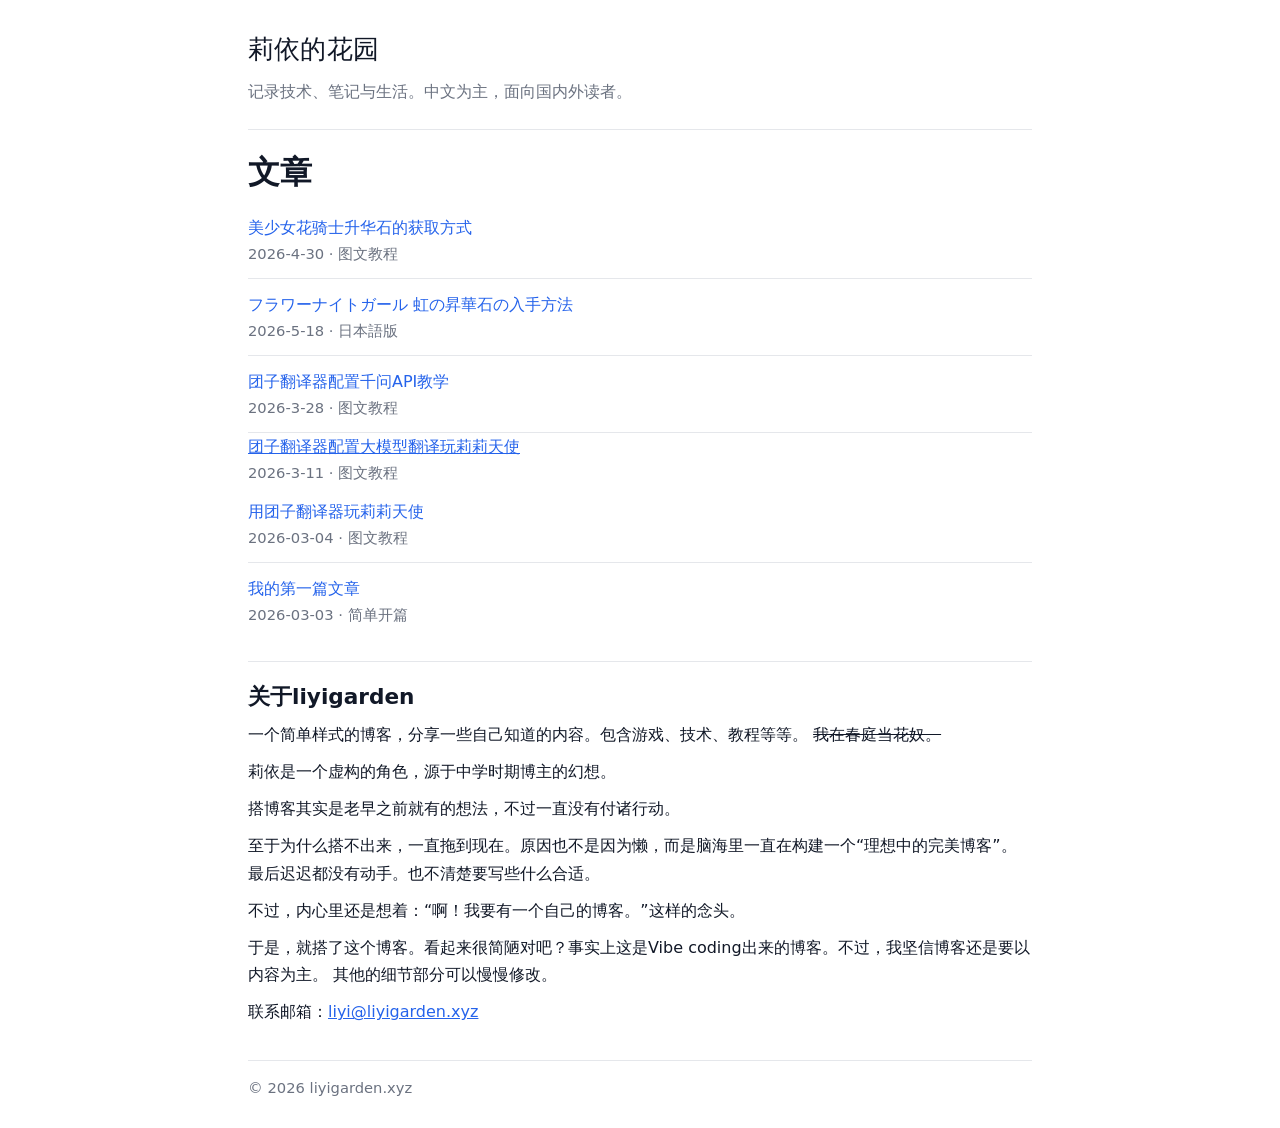
==== index.html @ 0341ae89 "Add sublimation stone guide posts" ====
<!doctype html>
<html lang="zh-CN">
<head>
  <meta charset="utf-8" />
  <meta name="viewport" content="width=device-width, initial-scale=1" />

  <title>莉依的花园</title>
  <meta name="description" content="liyigarden 的个人主页：记录技术、笔记与生活。中文为主，面向国内外读者。" />
  <link rel="canonical" href="https://liyigarden.xyz/" />

  <link rel="stylesheet" href="/CSS/mainstyle.css" />
  <link rel="icon" href="" />

  <meta property="og:type" content="website" />
  <meta property="og:title" content="莉依的花园｜个人主页与文章" />
  <meta property="og:description" content="记录技术、笔记与生活。中文为主，面向国内外读者。" />
  <meta property="og:url" content="https://liyigarden.xyz/" />
  <meta property="og:image" content="https://liyigarden.xyz/assets/og.png" />

</head>

<body>
  <div class="container">
    <header class="site-header">
      <p class="site-title">莉依的花园</p>
      <p class="site-subtitle">记录技术、笔记与生活。中文为主，面向国内外读者。</p>
      <nav class="nav">
      </nav>
    </header>

    <main>
      <h1>文章</h1>
      <ul class="post-list">
        <li class="post-item">
          <div><a href="posts/Obtaining_Sublimation_Stones.html">美少女花骑士升华石的获取方式</a></div>
          <div class="meta">2026-4-30 · 图文教程</div>
        </li>
        <li class="post-item">
          <div><a href="posts/Obtaining_Sublimation_Stones_ja.html">フラワーナイトガール 虹の昇華石の入手方法</a></div>
          <div class="meta">2026-5-18 · 日本語版</div>
        </li>
        <li class="post-item">
          <div><a href="posts/Dango_translator_use_Qwen.html">团子翻译器配置千问API教学</a></div>
          <div class="meta">2026-3-28 · 图文教程</div>
        </li>
        <li>
          <div><a href="posts/translate-lily-ange2.html">团子翻译器配置大模型翻译玩莉莉天使</a></div>
          <div class="meta">2026-3-11 · 图文教程</div>
        </li>
        <li class="post-item">
          <div><a href="posts/translate-lily-ange.html">用团子翻译器玩莉莉天使</a></div>
          <div class="meta">2026-03-04 · 图文教程</div>
        </li>
        <li class="post-item">
          <div><a href="/posts/first-post.html">我的第一篇文章</a></div>
          <div class="meta">2026-03-03 · 简单开篇</div>
        </li>
      </ul>

      <hr />

      <h2>关于liyigarden</h2>
      <p>一个简单样式的博客，分享一些自己知道的内容。包含游戏、技术、教程等等。 <del>我在春庭当花奴。</del></p>
      <p>莉依是一个虚构的角色，源于中学时期博主的幻想。</p>
      <p>搭博客其实是老早之前就有的想法，不过一直没有付诸行动。</p>
      <p>至于为什么搭不出来，一直拖到现在。原因也不是因为懒，而是脑海里一直在构建一个“理想中的完美博客”。
        最后迟迟都没有动手。也不清楚要写些什么合适。</p>
      <p>不过，内心里还是想着：“啊！我要有一个自己的博客。”这样的念头。</p>
      <p>于是，就搭了这个博客。看起来很简陋对吧？事实上这是Vibe coding出来的博客。不过，我坚信博客还是要以内容为主。
        其他的细节部分可以慢慢修改。
      </p>
      <p>联系邮箱：<a href="mailto:liyi@liyigarden.xyz">liyi@liyigarden.xyz</a></p>
    </main>

    <footer class="footer">
      <div>© <span id="y"></span> liyigarden.xyz</div>
    </footer>
  </div>

  <script>
    document.getElementById("y").textContent = new Date().getFullYear();
  </script>
</body>
</html>
---- CSS/mainstyle.css ----
:root {
  --bg: #ffffff;
  --fg: #111827;
  --muted: #6b7280;
  --link: #2563eb;
  --border: #e5e7eb;
  --codebg: #0b1020;
  --codefg: #e5e7eb;
}

* {
  box-sizing: border-box
}

html {
  color-scheme: light
}

body {
  margin: 0;
  background: var(--bg);
  color: var(--fg);
  font-family: system-ui, -apple-system, "Segoe UI", Roboto, "Noto Sans SC", "PingFang SC", "Microsoft YaHei", "Inter", "Arial", sans-serif;
  line-height: 1.7;
}

.container {
  max-width: 820px;
  margin: 0 auto;
  padding: 28px 18px
}

.site-header {
  padding-bottom: 14px;
  margin-bottom: 22px;
  border-bottom: 1px solid var(--border)
}

.site-title {
  margin: 0;
  font-size: 1.6rem;
  letter-spacing: .2px
}

.site-subtitle {
  margin: 6px 0 0;
  color: var(--muted)
}

.nav {
  margin-top: 10px;
  display: flex;
  gap: 12px;
  flex-wrap: wrap
}

.nav a {
  color: var(--link);
  text-decoration: none
}

.nav a:hover {
  text-decoration: underline
}

h1,
h2,
h3 {
  line-height: 1.25;
  margin: 18px 0 10px
}

h1 {
  font-size: 2rem
}

h2 {
  font-size: 1.35rem
}

p {
  margin: 10px 0
}

a {
  color: var(--link)
}

hr {
  border: 0;
  border-top: 1px solid var(--border);
  margin: 22px 0
}

.post-list {
  list-style: none;
  padding: 0;
  margin: 0
}

.post-item {
  padding: 12px 0;
  border-bottom: 1px solid var(--border)
}

.post-item:last-child {
  border-bottom: 0
}

.post-item a {
  text-decoration: none
}

.post-item a:hover {
  text-decoration: underline
}

.meta {
  color: var(--muted);
  font-size: .92rem
}

article {
  margin-top: 10px
}

pre {
  background: var(--codebg);
  color: var(--codefg);
  padding: 14px;
  border-radius: 10px;
  overflow: auto;
}

code {
  font-family: ui-monospace, SFMono-Regular, Menlo, Monaco, Consolas, monospace
}

:not(pre)>code {
  background: #f3f4f6;
  padding: .15em .35em;
  border-radius: 6px;
}

.footer {
  margin-top: 34px;
  padding-top: 14px;
  border-top: 1px solid var(--border);
  color: var(--muted);
  font-size: .92rem
}

#Nodisplay {
  visibility: hidden;
}

.title {
  font-size: larger;
}

.Screenshots {
  max-width: 100%;
  height: auto;
  margin-top: 10px;
  margin-bottom: 10px;
}

.install {
  max-width: 100%;
  height: auto;
  margin-top: 10px;
  margin-bottom: 10px;
}

.github-link {
  text-decoration: none;
  color: #0366d6;
}

.github-link:hover {
  text-decoration: underline;
}

.github-link svg {
  color: #333;
}

.big-box {
  width: 100%;
  height: 400px;
  resize: vertical; /* 允许上下拖动 */
}
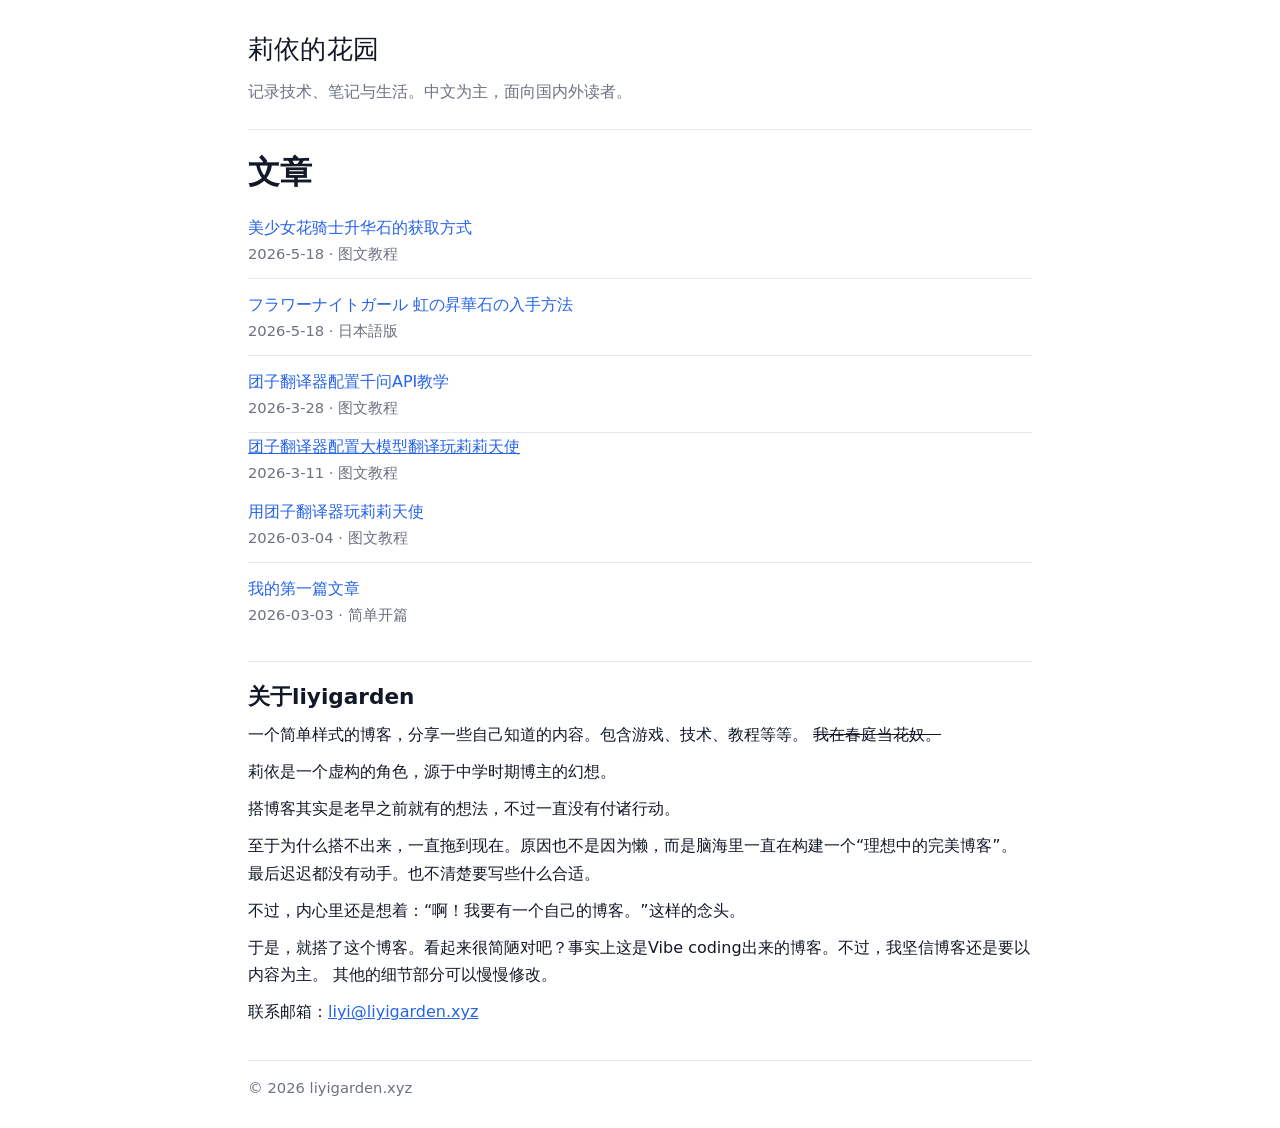
==== commit a261a92e: "Fix sublimation guide date on homepage" ====
--- a/index.html
+++ b/index.html
@@ -33,7 +33,7 @@
       <ul class="post-list">
         <li class="post-item">
           <div><a href="posts/Obtaining_Sublimation_Stones.html">美少女花骑士升华石的获取方式</a></div>
-          <div class="meta">2026-4-30 · 图文教程</div>
+          <div class="meta">2026-5-18 · 图文教程</div>
         </li>
         <li class="post-item">
           <div><a href="posts/Obtaining_Sublimation_Stones_ja.html">フラワーナイトガール 虹の昇華石の入手方法</a></div>
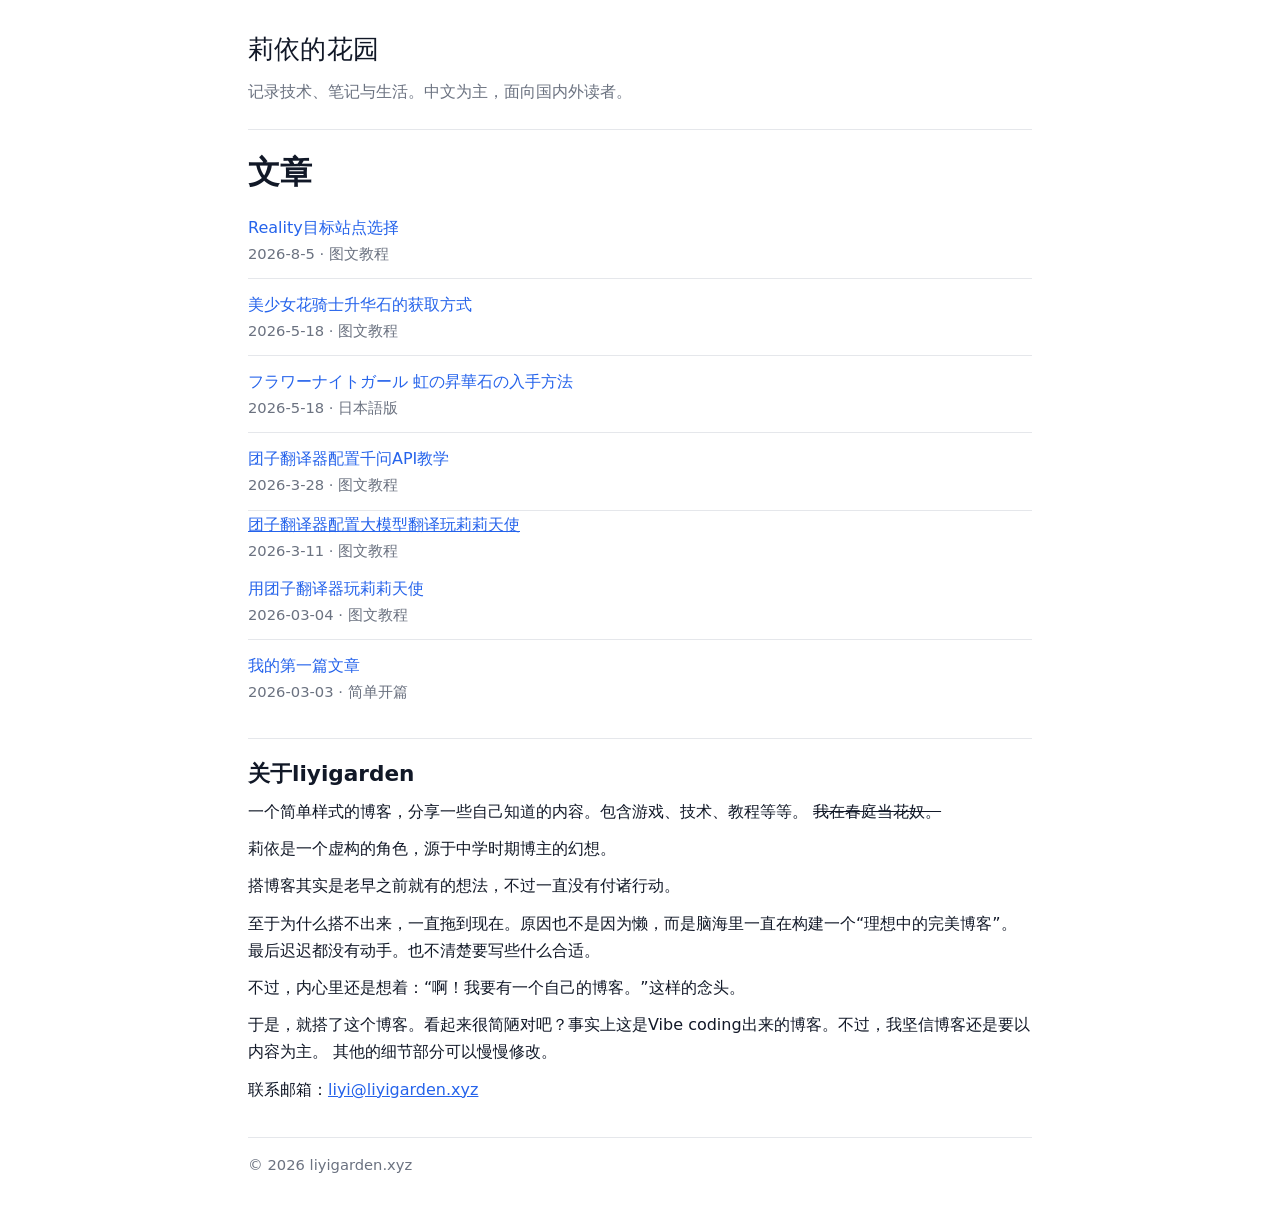
==== commit 53eefa6b: "New article About reality target choose." ====
--- a/index.html
+++ b/index.html
@@ -32,6 +32,10 @@
       <h1>文章</h1>
       <ul class="post-list">
         <li class="post-item">
+          <div><a href="posts/Reality_target_choose.html">Reality目标站点选择</a></div>
+          <div class="meta">2026-8-5 · 图文教程</div>
+        </li>
+        <li class="post-item">
           <div><a href="posts/Obtaining_Sublimation_Stones.html">美少女花骑士升华石的获取方式</a></div>
           <div class="meta">2026-5-18 · 图文教程</div>
         </li>
@@ -56,7 +60,7 @@
           <div class="meta">2026-03-03 · 简单开篇</div>
         </li>
       </ul>
-
+      
       <hr />
 
       <h2>关于liyigarden</h2>
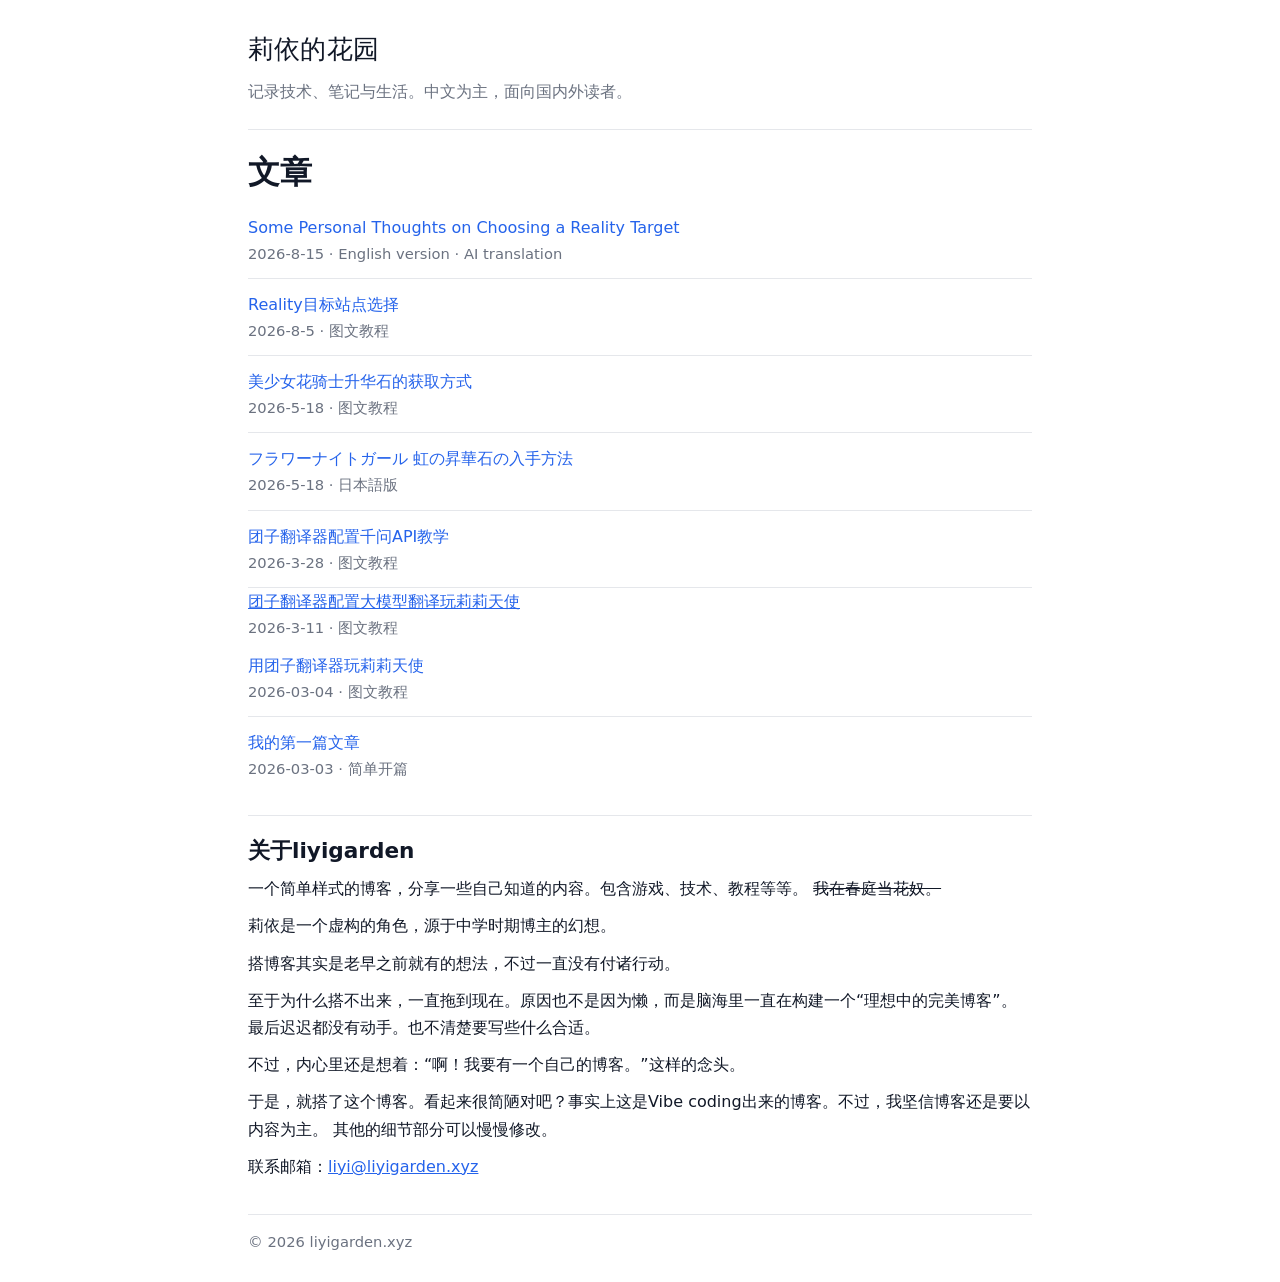
==== commit 1b43da35: "Add English Reality Target post; update sitemap Add English translation 'Some Personal Thoughts on C" ====
--- a/index.html
+++ b/index.html
@@ -4,18 +4,20 @@
   <meta charset="utf-8" />
   <meta name="viewport" content="width=device-width, initial-scale=1" />
 
-  <title>莉依的花园</title>
-  <meta name="description" content="liyigarden 的个人主页：记录技术、笔记与生活。中文为主，面向国内外读者。" />
+  <title>莉依的花园｜技术笔记、游戏教程与个人博客</title>
+  <meta name="description" content="莉依的花园（liyigarden）收录技术笔记、游戏图文教程与个人随记，中文为主。" />
   <link rel="canonical" href="https://liyigarden.xyz/" />
 
   <link rel="stylesheet" href="/CSS/mainstyle.css" />
   <link rel="icon" href="" />
 
   <meta property="og:type" content="website" />
-  <meta property="og:title" content="莉依的花园｜个人主页与文章" />
-  <meta property="og:description" content="记录技术、笔记与生活。中文为主，面向国内外读者。" />
+  <meta property="og:site_name" content="liyigarden" />
+  <meta property="og:locale" content="zh_CN" />
+  <meta property="og:title" content="莉依的花园｜技术笔记、游戏教程与个人博客" />
+  <meta property="og:description" content="收录技术笔记、游戏图文教程与个人随记，中文为主。" />
   <meta property="og:url" content="https://liyigarden.xyz/" />
-  <meta property="og:image" content="https://liyigarden.xyz/assets/og.png" />
+  <meta name="twitter:card" content="summary" />
 
 </head>
 
@@ -31,6 +33,10 @@
     <main>
       <h1>文章</h1>
       <ul class="post-list">
+        <li class="post-item">
+          <div><a href="posts/Reality_target_choose_en.html">Some Personal Thoughts on Choosing a Reality Target</a></div>
+          <div class="meta">2026-8-15 · English version · AI translation</div>
+        </li>
         <li class="post-item">
           <div><a href="posts/Reality_target_choose.html">Reality目标站点选择</a></div>
           <div class="meta">2026-8-5 · 图文教程</div>
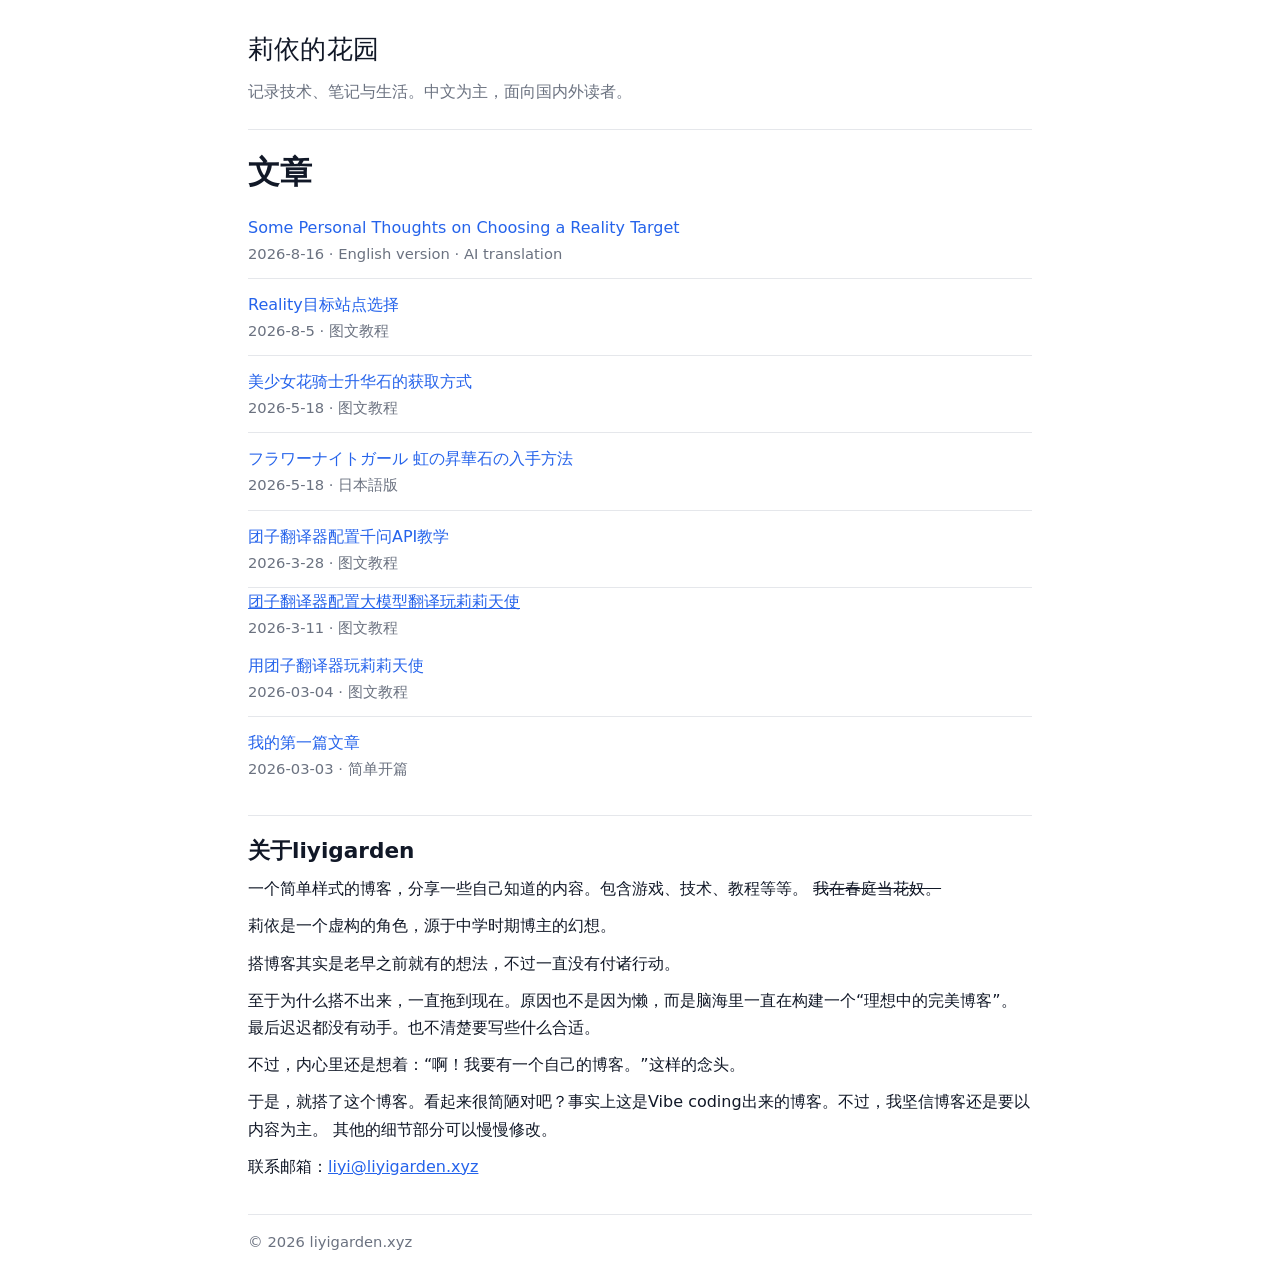
==== commit ac3115ab: "Fix incorrect date The Reality English article should be 8.16 updates. Sorry!" ====
--- a/index.html
+++ b/index.html
@@ -35,7 +35,7 @@
       <ul class="post-list">
         <li class="post-item">
           <div><a href="posts/Reality_target_choose_en.html">Some Personal Thoughts on Choosing a Reality Target</a></div>
-          <div class="meta">2026-8-15 · English version · AI translation</div>
+          <div class="meta">2026-8-16 · English version · AI translation</div>
         </li>
         <li class="post-item">
           <div><a href="posts/Reality_target_choose.html">Reality目标站点选择</a></div>
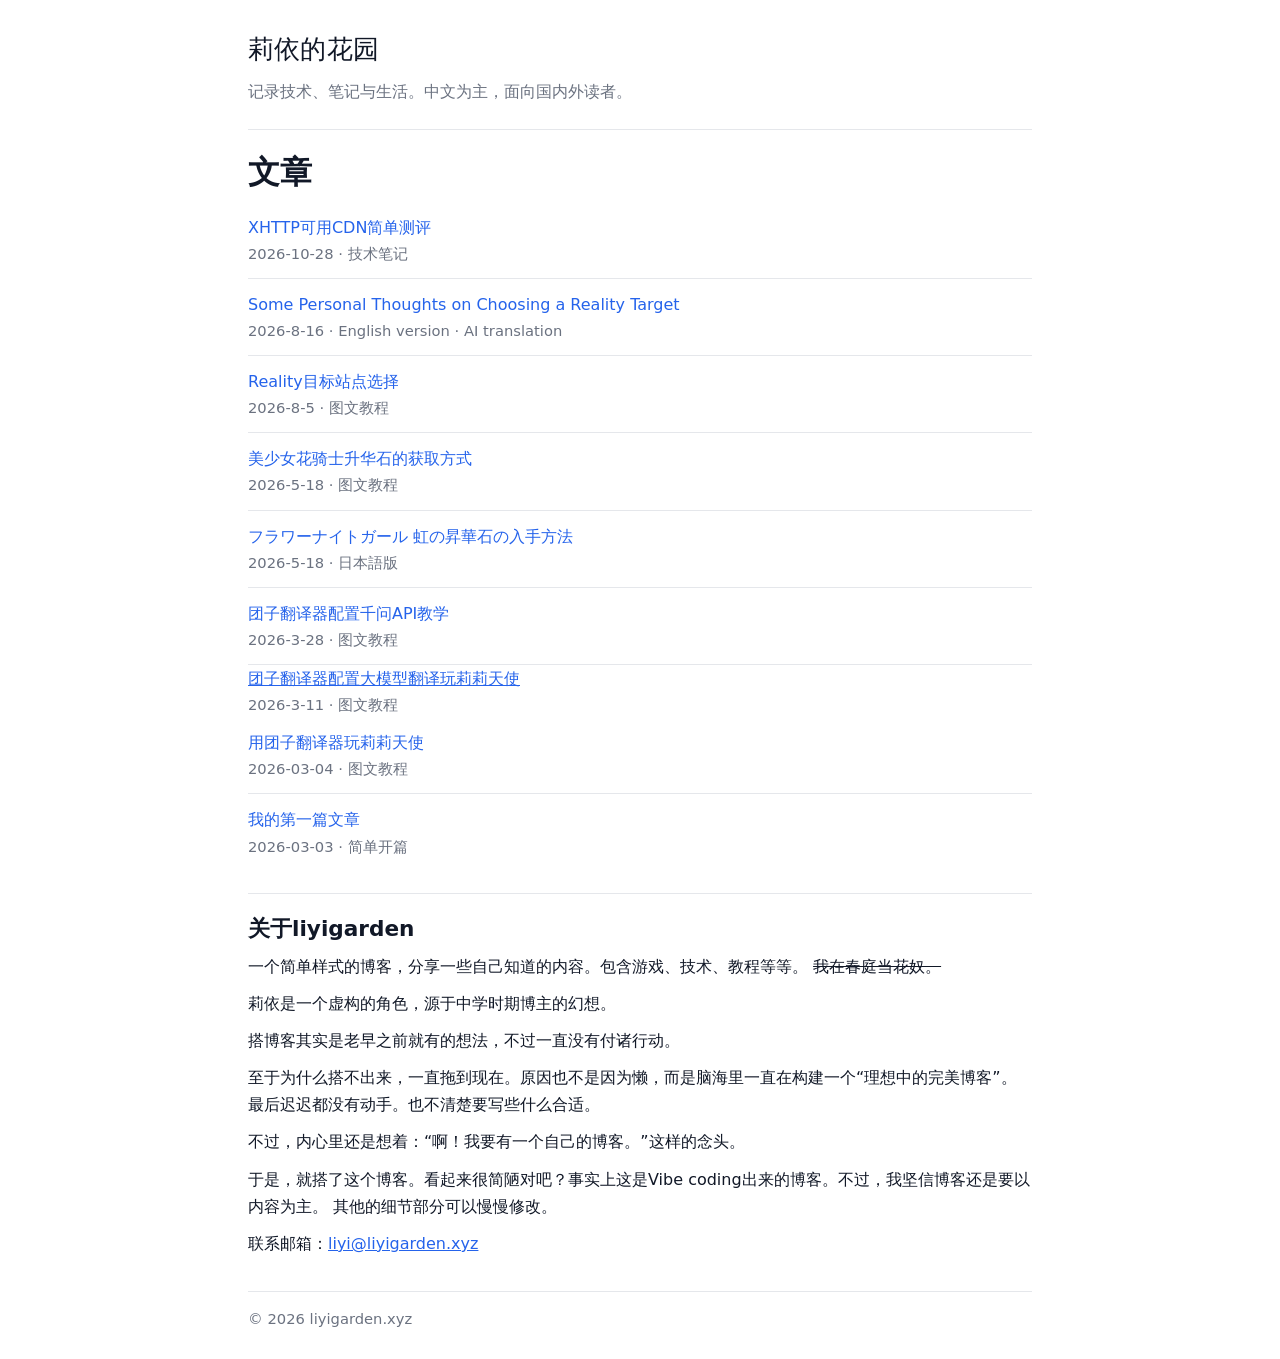
==== commit 6ba8cc33: "Add XHTTP CDN review post Adds a new article reviewing XHTTP-compatible CDNs, including caveats arou" ====
--- a/index.html
+++ b/index.html
@@ -33,6 +33,10 @@
     <main>
       <h1>文章</h1>
       <ul class="post-list">
+        <li class="post-item">
+          <div><a href="posts/XHTTP_CDN_review.html">XHTTP可用CDN简单测评</a></div>
+          <div class="meta">2026-10-28 · 技术笔记</div>
+        </li>
         <li class="post-item">
           <div><a href="posts/Reality_target_choose_en.html">Some Personal Thoughts on Choosing a Reality Target</a></div>
           <div class="meta">2026-8-16 · English version · AI translation</div>
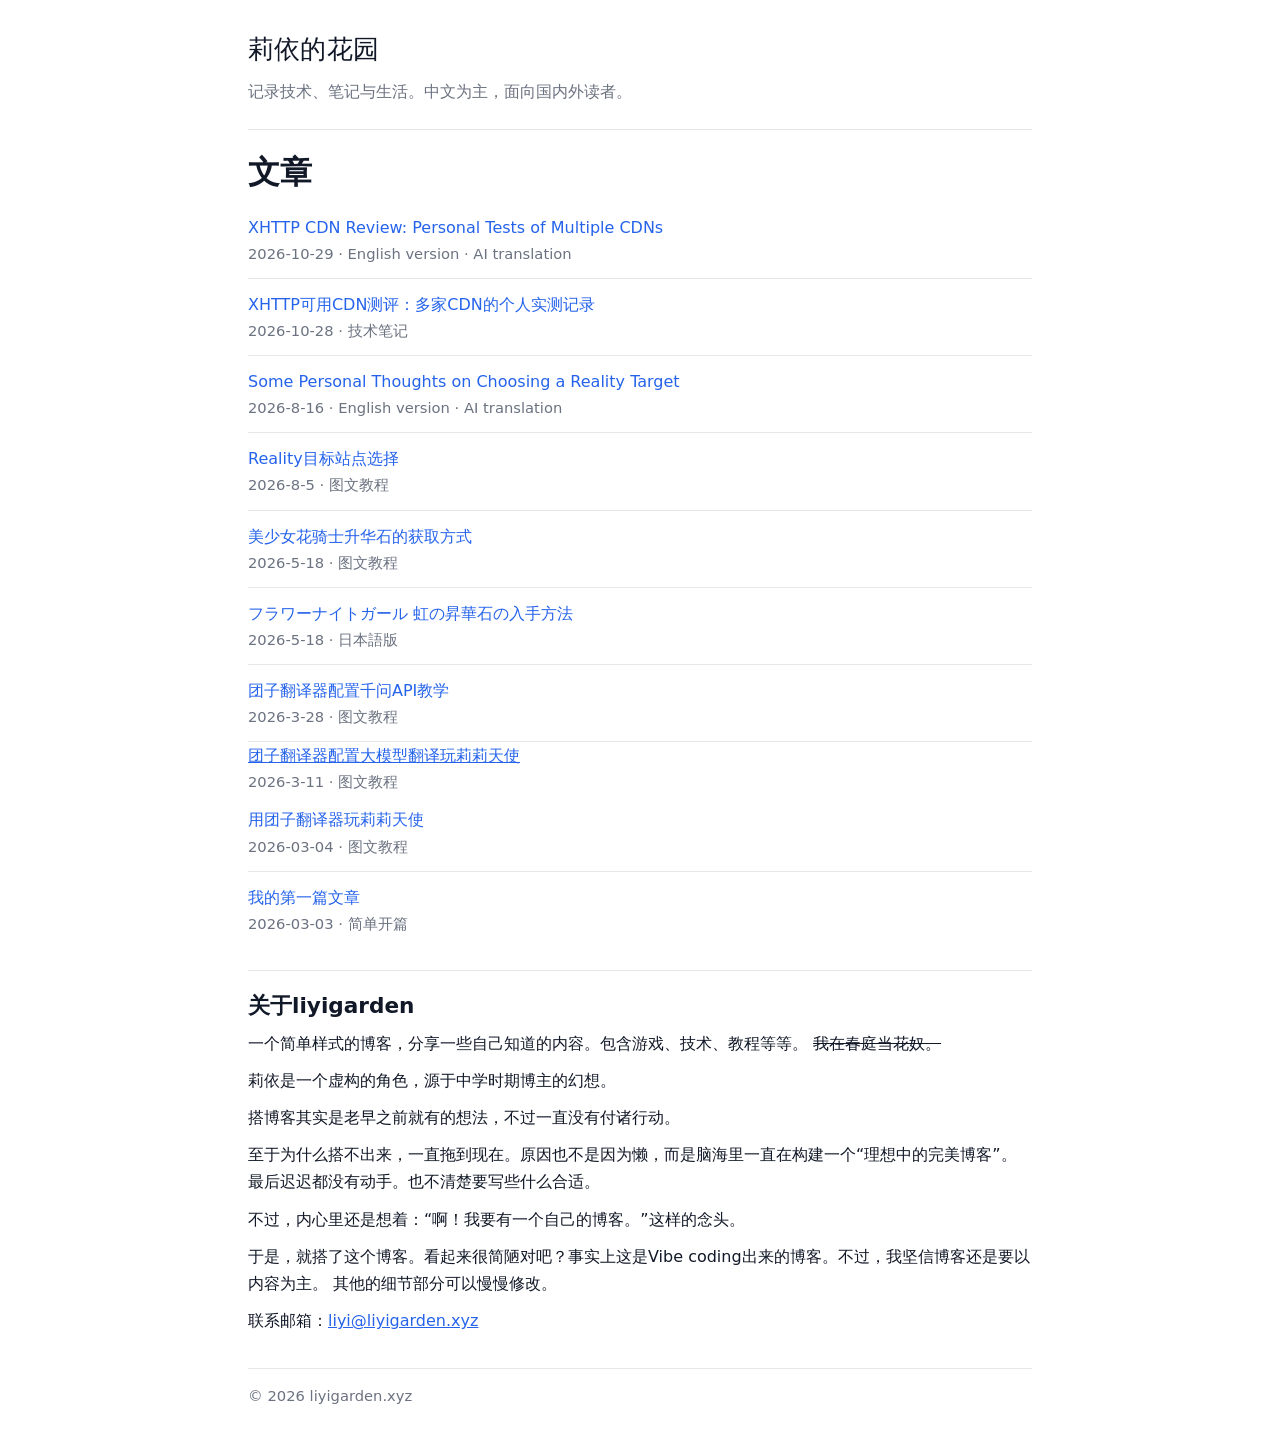
==== commit 98bd2e35: "Fix some problems Fix some problems with original articles title. Best of SEO. Add English version o" ====
--- a/index.html
+++ b/index.html
@@ -34,7 +34,11 @@
       <h1>文章</h1>
       <ul class="post-list">
         <li class="post-item">
-          <div><a href="posts/XHTTP_CDN_review.html">XHTTP可用CDN简单测评</a></div>
+          <div><a href="posts/XHTTP_CDN_review_en.html">XHTTP CDN Review: Personal Tests of Multiple CDNs</a></div>
+          <div class="meta">2026-10-29 · English version · AI translation</div>
+        </li>
+        <li class="post-item">
+          <div><a href="posts/XHTTP_CDN_review.html">XHTTP可用CDN测评：多家CDN的个人实测记录</a></div>
           <div class="meta">2026-10-28 · 技术笔记</div>
         </li>
         <li class="post-item">
